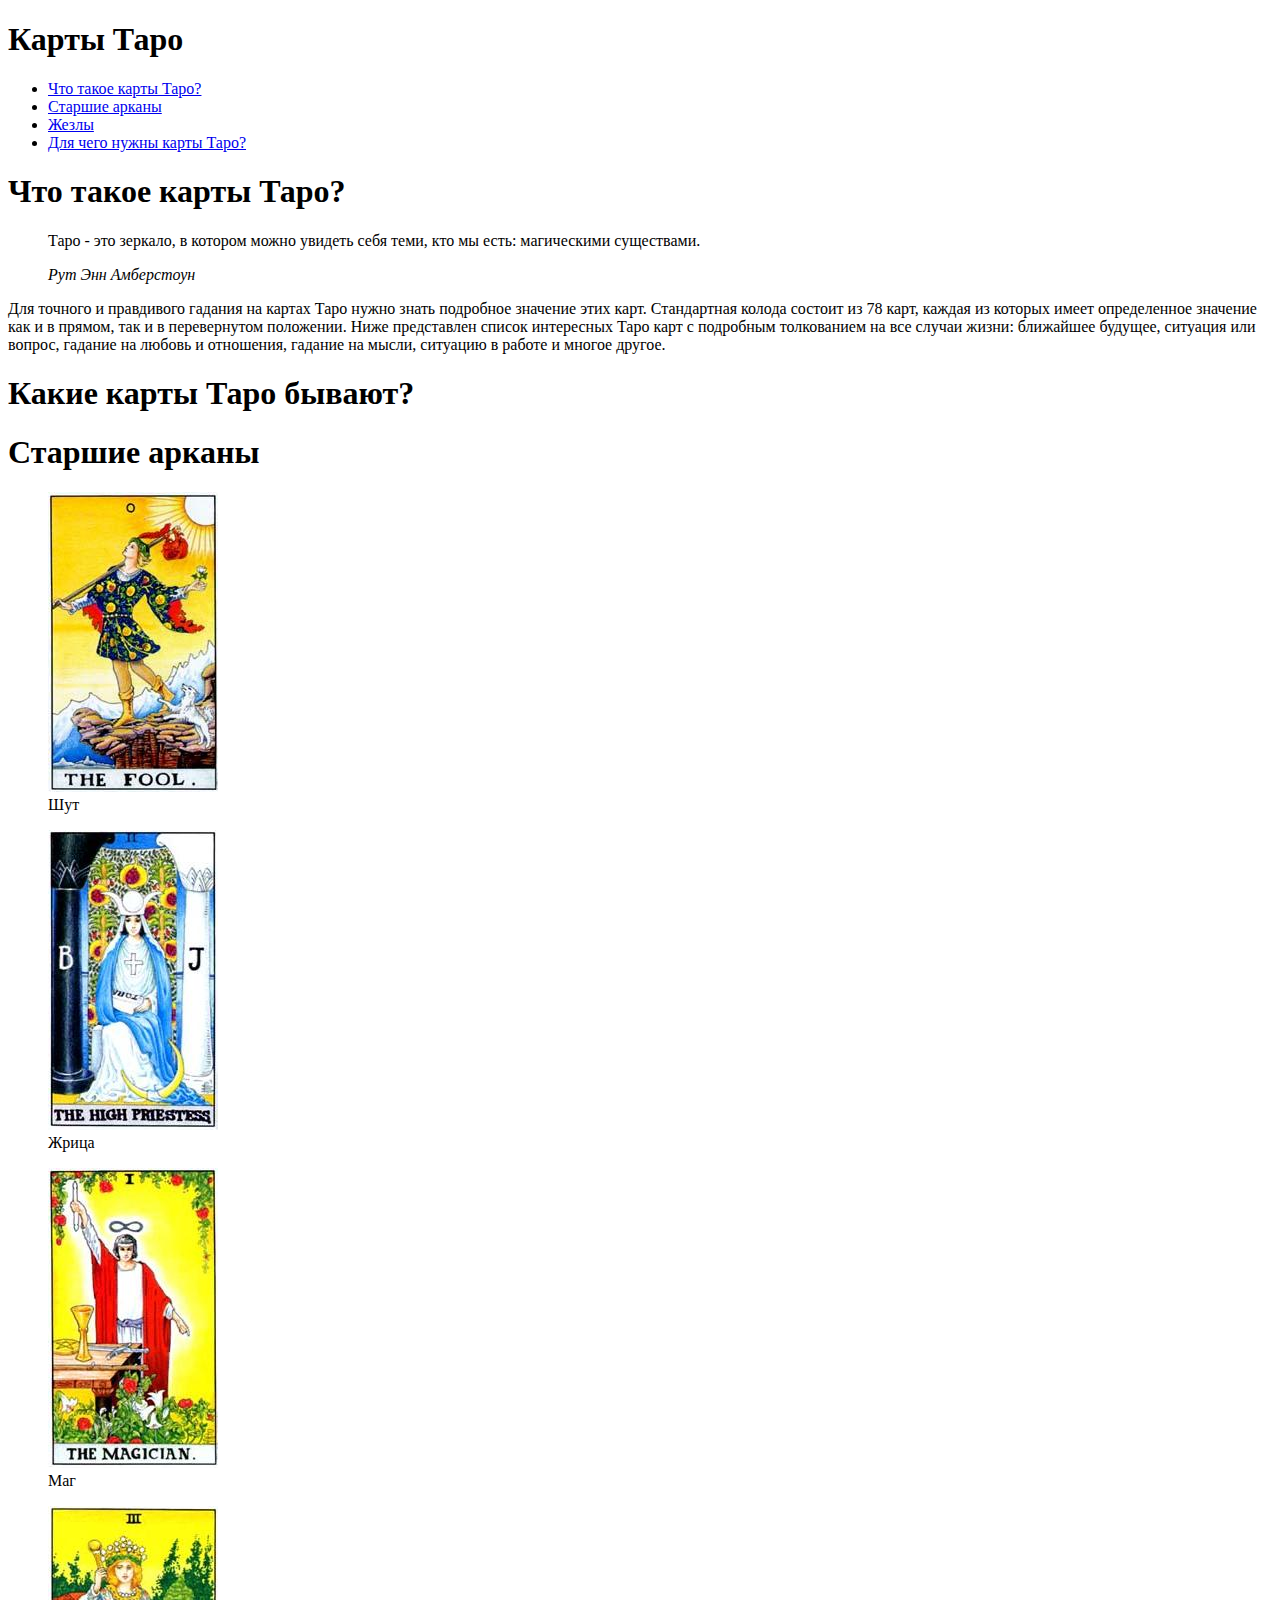
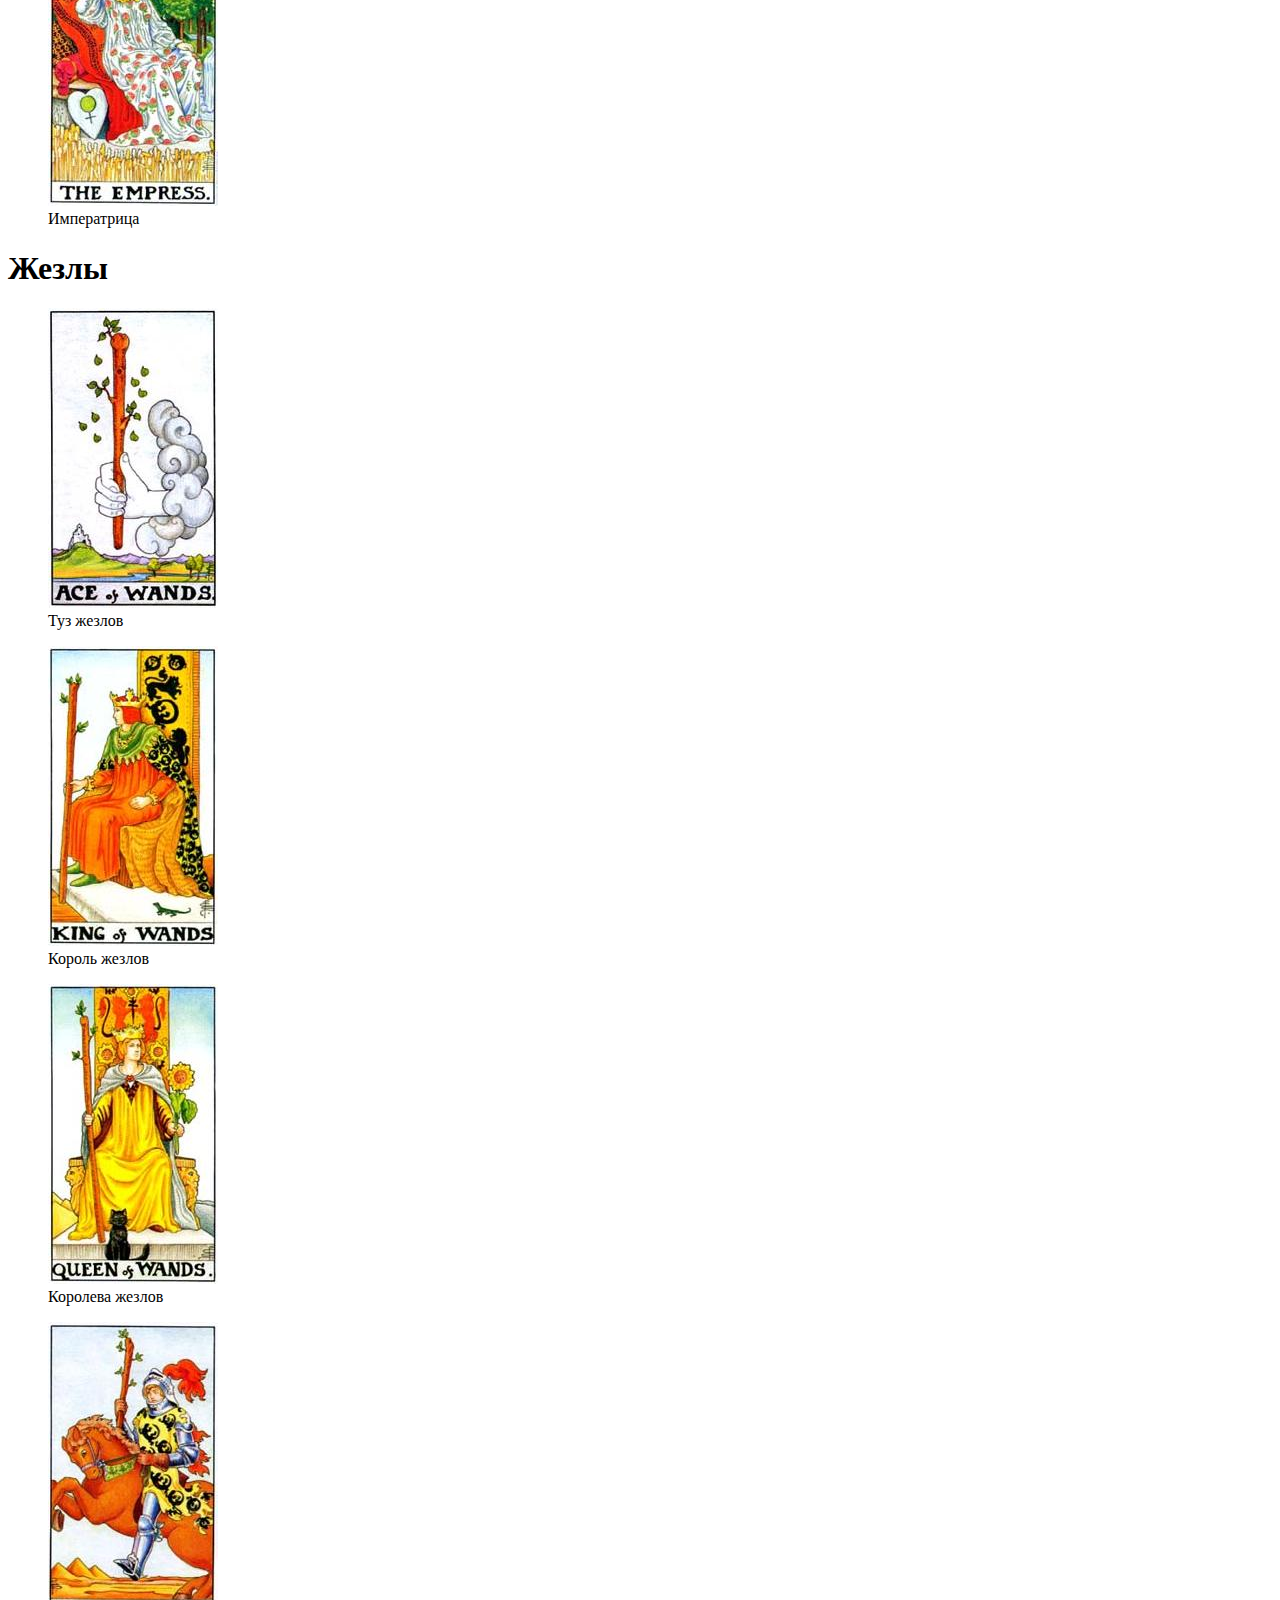
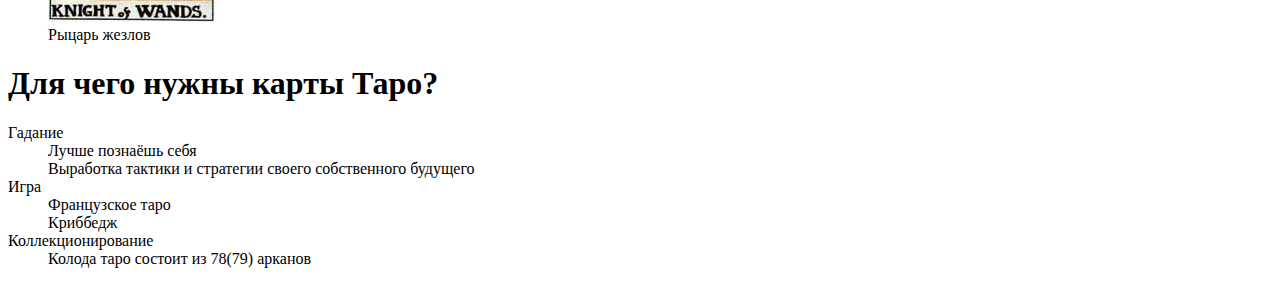
==== index.html @ 2da81b55 "Rename lab_1.html to index.html" ====
<!DOCTYPE html>
<html lang="ru">
<head>
  <meta charset="UTF-8">
  <title>Карты таро</title>
  <link href="style.css" rel="stylesheet">
  <meta name="keywords" content="Карты таро, Гадание, Предскажи со=вою судьбу">
</head>
<body>

<header>
<h1>Карты Таро</h1>
</header>
 <nav>
   <ul class="menu">
     <li><a href="#article">Что такое карты Таро?</a></li>
     <li><a href="#section">Старшие арканы</a></li>
     <li><a href="#aside">Жезлы</a></li>
     <li><a href="#footer">Для чего нужны карты Таро?</a></li>
   </ul>
 </nav>
<main>
  <article id="article">
    <h1>Что такое карты Таро?</h1>
    <blockquote>
      <p>Таро - это зеркало, в котором можно увидеть себя теми, кто мы есть: магическими существами.</p>
      <cite>Рут Энн Амберстоун</cite>
    </blockquote>
    <p>Для точного и правдивого гадания на картах Таро нужно знать подробное значение этих карт.
    Стандартная колода состоит из 78 карт,
    каждая из которых имеет определенное значение как и в прямом,
    так и в перевернутом положении.
    Ниже представлен список интересных Таро карт с подробным толкованием на все случаи жизни:
    ближайшее будущее, ситуация или вопрос, гадание на любовь и отношения,
    гадание на мысли, ситуацию в работе и многое другое.</p>
  </article>
  <h1>Какие карты Таро бывают?</h1>
  <section id="section">
    <h1>Старшие арканы</h1>
    <figure>
      <img src="images/fool.jpg" width="170" height="300" alt="">
      <figcaption>Шут</figcaption>
    </figure>
    <figure>
    <img src="images/the high priestess.jpg" width="170" height="300" alt="">
    <figcaption>Жрица</figcaption>
    </figure>
    <figure>
      <img src="images/the magician.jpg" width="170" height="300" alt="">
      <figcaption>Маг</figcaption>
    </figure>
    <figure>
      <img src="images/the empress.jpg" width="170" height="300" alt="">
      <figcaption>Императрица</figcaption>
    </figure>
  </section>
  <aside id="aside">
    <h1>Жезлы</h1>
    <figure>
      <img src="images/tuz-zhezlov.jpg" width="170" height="300" alt="">
      <figcaption>Туз жезлов</figcaption>
    </figure>
    <figure>
      <img src="images/korol-zhezlov.jpg" width="170" height="300" alt="">
      <figcaption>Король жезлов</figcaption>
    </figure>
    <figure>
      <img src="images/koroleva-zhezlov.jpg" width="170" height="300" alt="">
      <figcaption>Королева жезлов</figcaption>
    </figure>
    <figure>
      <img src="images/rycar-zhezlov.jpg" width="170" height="300" alt="">
      <figcaption>Рыцарь жезлов</figcaption>
    </figure>
  </aside>
</main>

<footer id="footer">
  <h1>Для чего нужны карты Таро?</h1>
  <dl>
    <dt>Гадание</dt>
    <dd>Лучше познаёшь себя</dd>
    <dd>Выработка тактики и стратегии своего собственного будущего</dd>
    <dt>Игра</dt>
    <dd>Французское таро</dd>
    <dd>Криббедж</dd>
    <dt>Коллекционирование</dt>
    <dd>Колода таро состоит из 78(79) арканов</dd>

  </dl>
</footer>

</body>
</html>
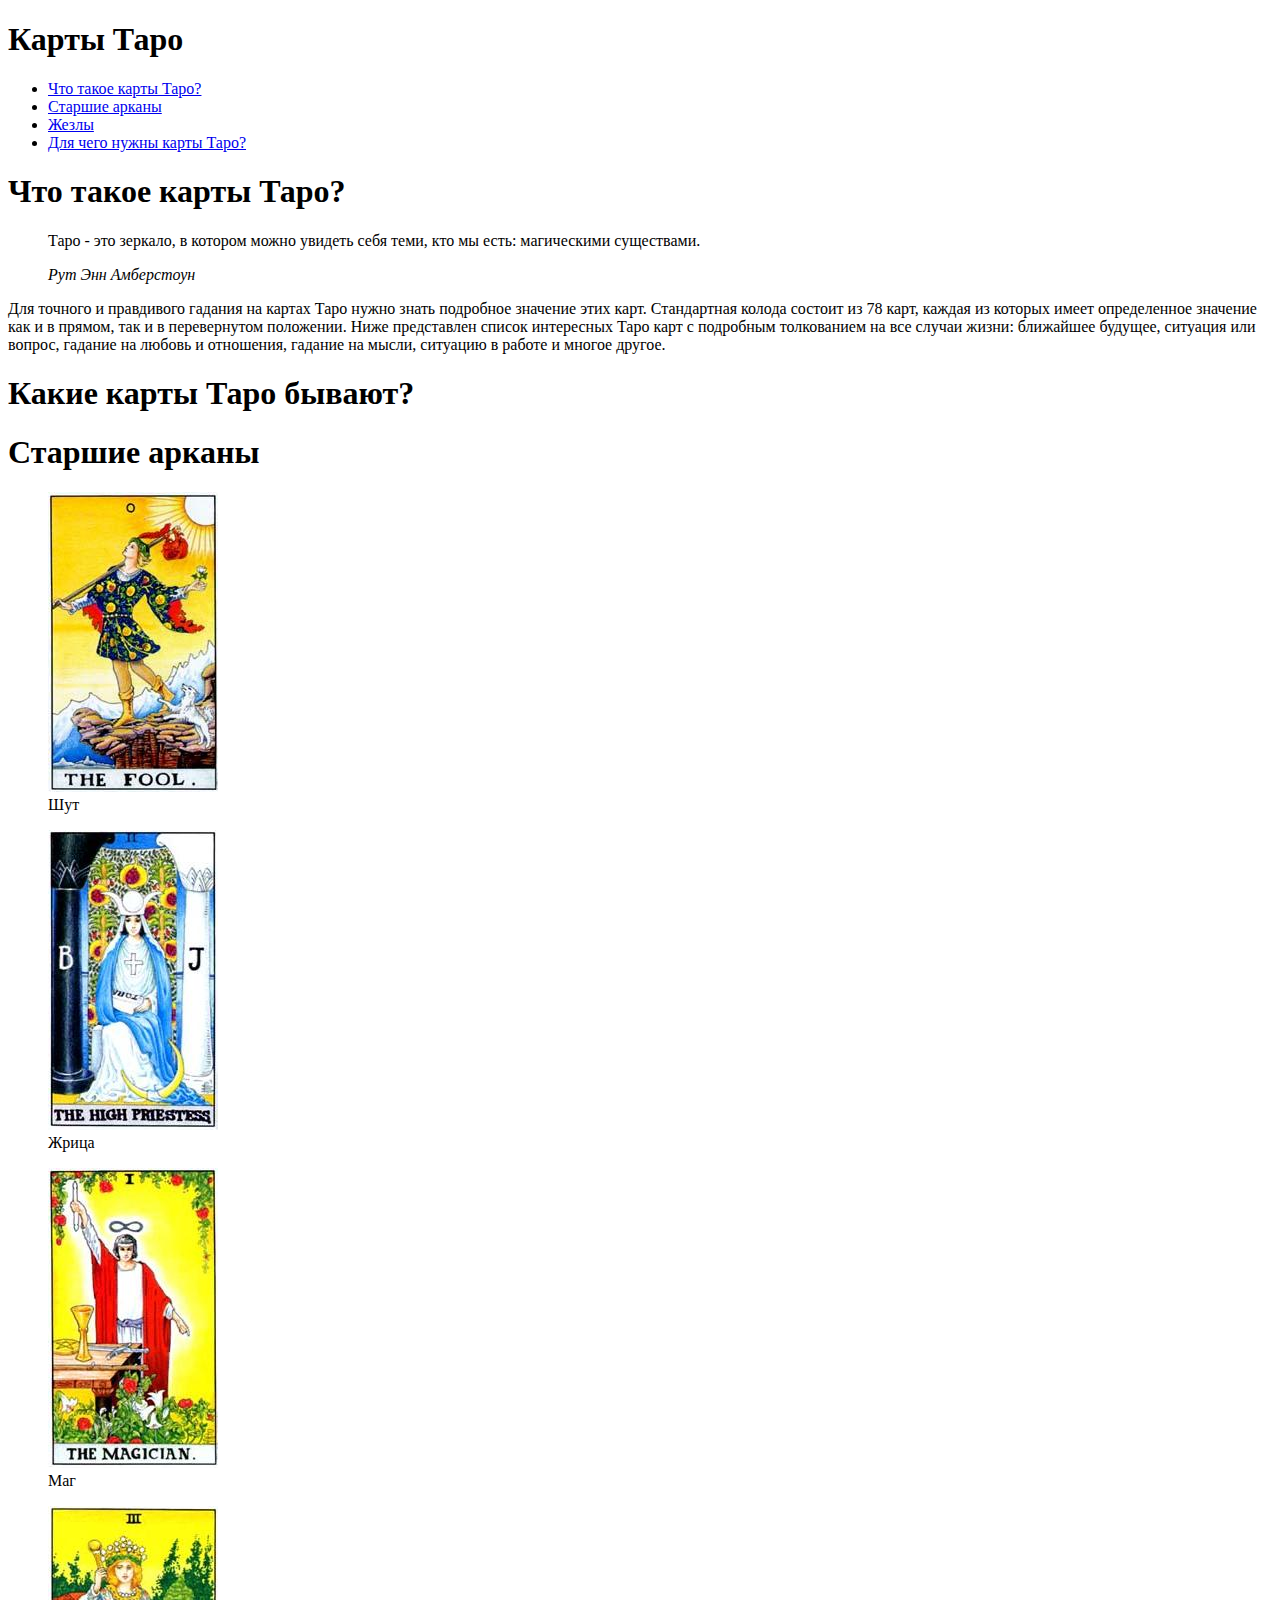
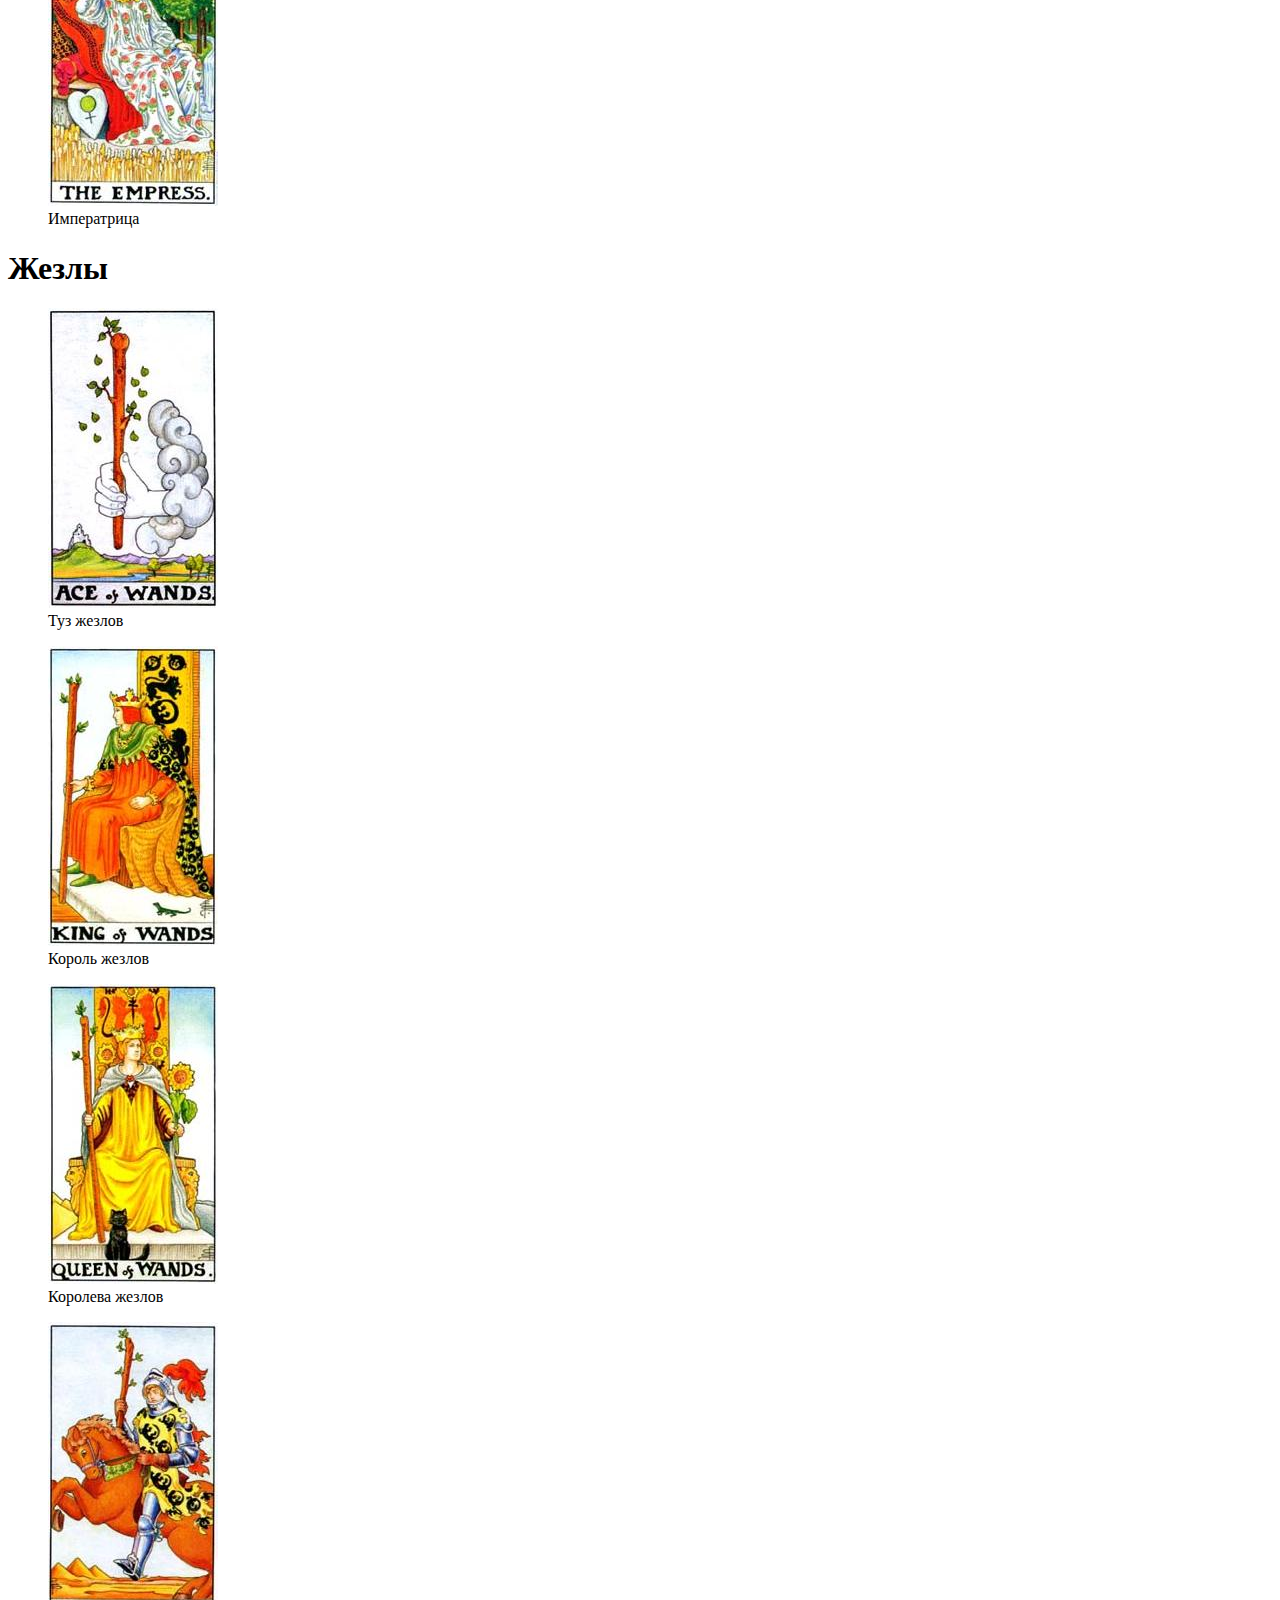
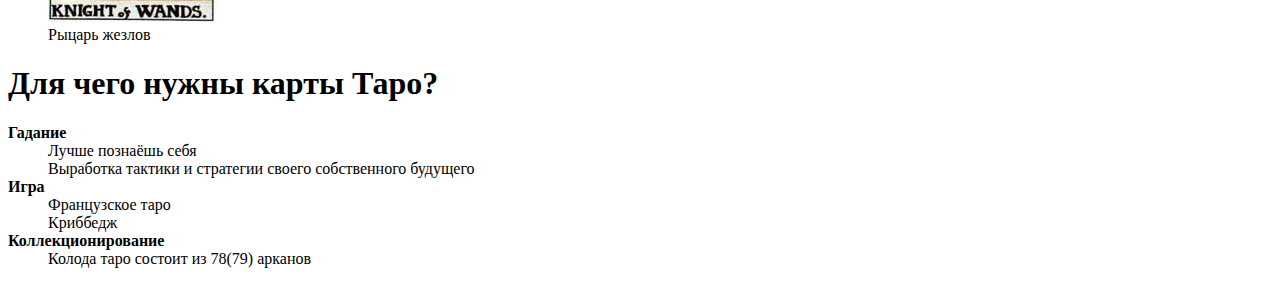
==== commit 8e48313a: "Add files via upload" ====
--- a/index.html
+++ b/index.html
@@ -78,13 +78,13 @@
 <footer id="footer">
   <h1>Для чего нужны карты Таро?</h1>
   <dl>
-    <dt>Гадание</dt>
+    <dt><strong>Гадание</strong></dt>
     <dd>Лучше познаёшь себя</dd>
     <dd>Выработка тактики и стратегии своего собственного будущего</dd>
-    <dt>Игра</dt>
+    <dt><strong>Игра</strong></dt>
     <dd>Французское таро</dd>
     <dd>Криббедж</dd>
-    <dt>Коллекционирование</dt>
+    <dt><strong>Коллекционирование</strong></dt>
     <dd>Колода таро состоит из 78(79) арканов</dd>
 
   </dl>
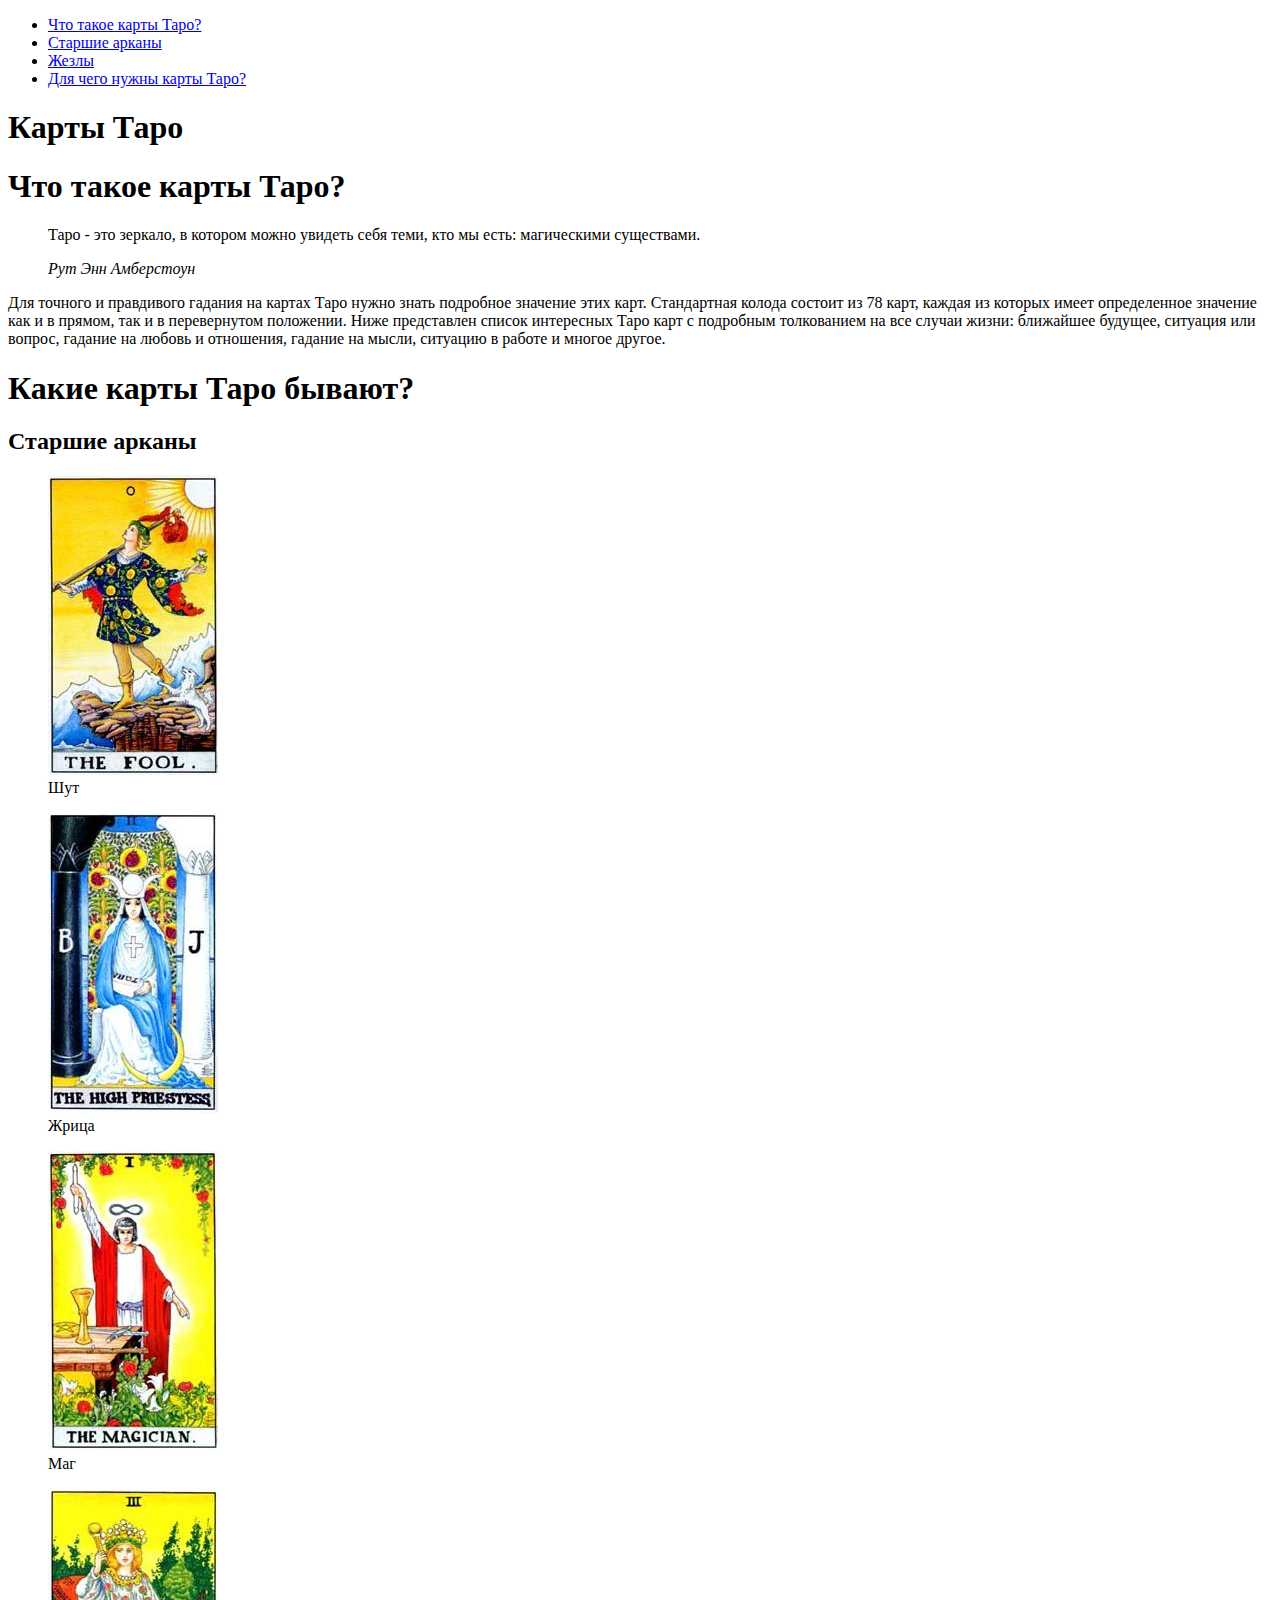
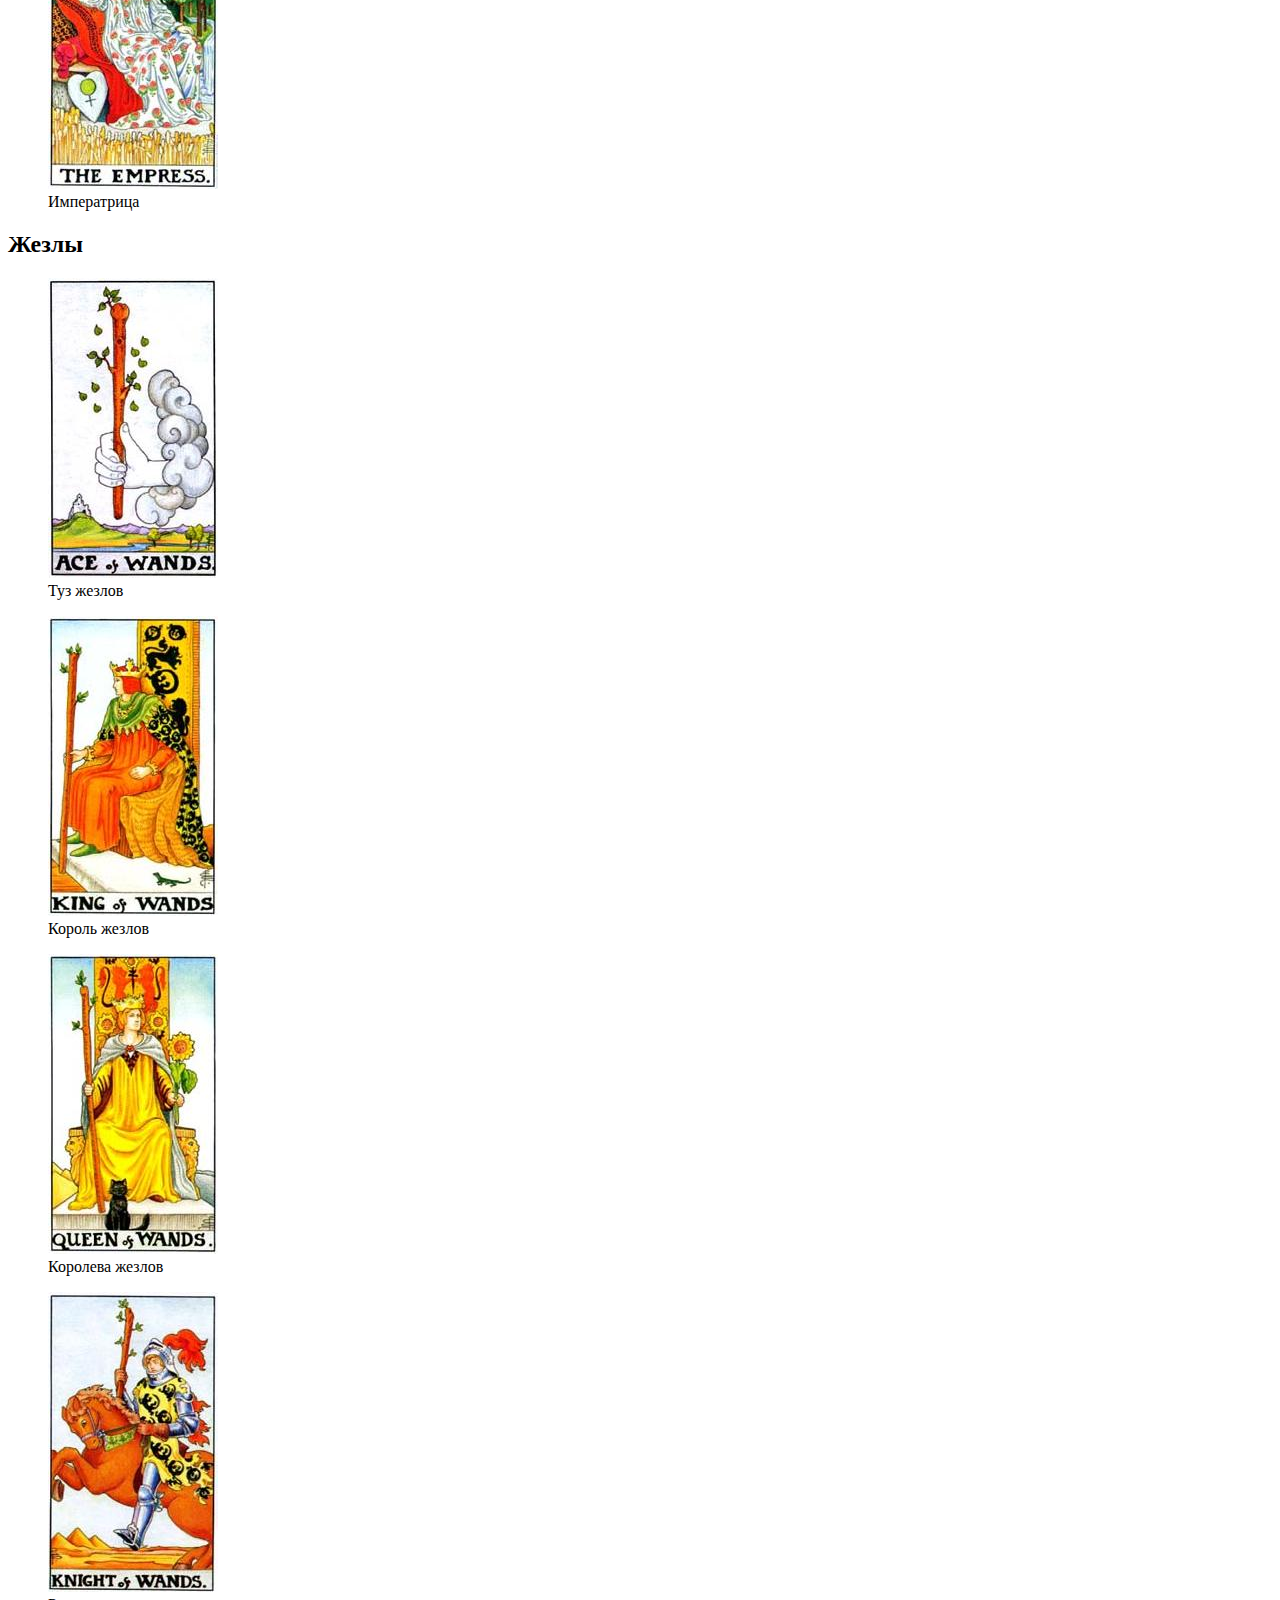
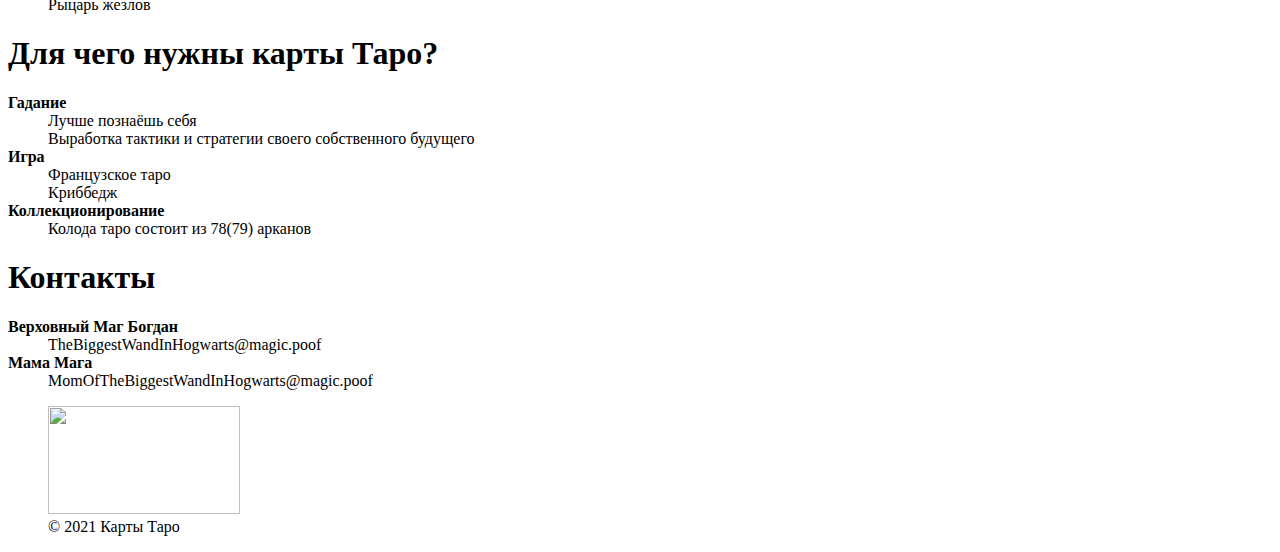
==== commit 39063a17: "Lab_1-4" ====
--- a/index.html
+++ b/index.html
@@ -3,24 +3,26 @@
 <head>
   <meta charset="UTF-8">
   <title>Карты таро</title>
-  <link href="style.css" rel="stylesheet">
+  <link href="css/style_css.css" rel="stylesheet">
   <meta name="keywords" content="Карты таро, Гадание, Предскажи со=вою судьбу">
+  <link rel="preconnect" href="https://fonts.googleapis.com">
+  <link rel="preconnect" href="https://fonts.gstatic.com" crossorigin>
+  <link href="https://fonts.googleapis.com/css2?family=Montserrat:wght@700;900&family=Rubik+Mono+One&display=swap" rel="stylesheet">
 </head>
-<body>
-
-<header>
-<h1>Карты Таро</h1>
+<body class = "b-page_body">
+<nav>
+  <ul class="b-page_menu">
+    <li class="b-page_menu_button"><a href="#article" class="b-page_menu_link">Что такое карты Таро?</a></li>
+    <li class="b-page_menu_button"><a href="#section" class="b-page_menu_link">Старшие арканы</a></li>
+    <li class="b-page_menu_button"><a href="#second_section" class="b-page_menu_link">Жезлы</a></li>
+    <li class="b-page_menu_button"><a href="#div" class="b-page_menu_link">Для чего нужны карты Таро?</a></li>
+  </ul>
+</nav>
+<header class = "b-page_header">
+<h1 class = "b-page_section_header">Карты Таро</h1>
 </header>
- <nav>
-   <ul class="menu">
-     <li><a href="#article">Что такое карты Таро?</a></li>
-     <li><a href="#section">Старшие арканы</a></li>
-     <li><a href="#aside">Жезлы</a></li>
-     <li><a href="#footer">Для чего нужны карты Таро?</a></li>
-   </ul>
- </nav>
-<main>
-  <article id="article">
+<main class = "b-page_main">
+  <article id="article" class = "b-page_article">
     <h1>Что такое карты Таро?</h1>
     <blockquote>
       <p>Таро - это зеркало, в котором можно увидеть себя теми, кто мы есть: магическими существами.</p>
@@ -34,9 +36,9 @@
     ближайшее будущее, ситуация или вопрос, гадание на любовь и отношения,
     гадание на мысли, ситуацию в работе и многое другое.</p>
   </article>
-  <h1>Какие карты Таро бывают?</h1>
-  <section id="section">
-    <h1>Старшие арканы</h1>
+  <h1 class = "b-page_section_header">Какие карты Таро бывают?</h1>
+  <h2 class = "b-page_section_header">Старшие арканы</h2>
+  <section id="section" class = "b-page_section">
     <figure>
       <img src="images/fool.jpg" width="170" height="300" alt="">
       <figcaption>Шут</figcaption>
@@ -54,8 +56,8 @@
       <figcaption>Императрица</figcaption>
     </figure>
   </section>
-  <aside id="aside">
-    <h1>Жезлы</h1>
+  <h2 class = "b-page_section_header">Жезлы</h2>
+  <section id="second_section" class = "b-page_section">
     <figure>
       <img src="images/tuz-zhezlov.jpg" width="170" height="300" alt="">
       <figcaption>Туз жезлов</figcaption>
@@ -72,23 +74,36 @@
       <img src="images/rycar-zhezlov.jpg" width="170" height="300" alt="">
       <figcaption>Рыцарь жезлов</figcaption>
     </figure>
-  </aside>
+  </section>
+  <div id="div" class = "b-page_article">
+    <h1>Для чего нужны карты Таро?</h1>
+    <dl>
+      <dt><strong>Гадание</strong></dt>
+      <dd>Лучше познаёшь себя</dd>
+      <dd>Выработка тактики и стратегии своего собственного будущего</dd>
+      <dt><strong>Игра</strong></dt>
+      <dd>Французское таро</dd>
+      <dd>Криббедж</dd>
+      <dt><strong>Коллекционирование</strong></dt>
+      <dd>Колода таро состоит из 78(79) арканов</dd>
+
+    </dl>
+  </div>
 </main>
 
-<footer id="footer">
-  <h1>Для чего нужны карты Таро?</h1>
-  <dl>
-    <dt><strong>Гадание</strong></dt>
-    <dd>Лучше познаёшь себя</dd>
-    <dd>Выработка тактики и стратегии своего собственного будущего</dd>
-    <dt><strong>Игра</strong></dt>
-    <dd>Французское таро</dd>
-    <dd>Криббедж</dd>
-    <dt><strong>Коллекционирование</strong></dt>
-    <dd>Колода таро состоит из 78(79) арканов</dd>
 
-  </dl>
+<footer class = "b-page_footer">
+  <h1 class = "b-page_section_header">Контакты</h1>
+  <dt><strong class = "b-page_section_header">Верховный Маг Богдан</strong></dt>
+  <dd>TheBiggestWandInHogwarts@magic.poof</dd>
+  <dt><strong class = "b-page_section_header">Мама Мага</strong></dt>
+  <dd>MomOfTheBiggestWandInHogwarts@magic.poof</dd>
+  <figure>
+    <img src="images/footer_logo.jpg" width="192" height="108">
+    <figcaption>© 2021 Карты Таро</figcaption>
+  </figure>
 </footer>
+
 
 </body>
 </html>
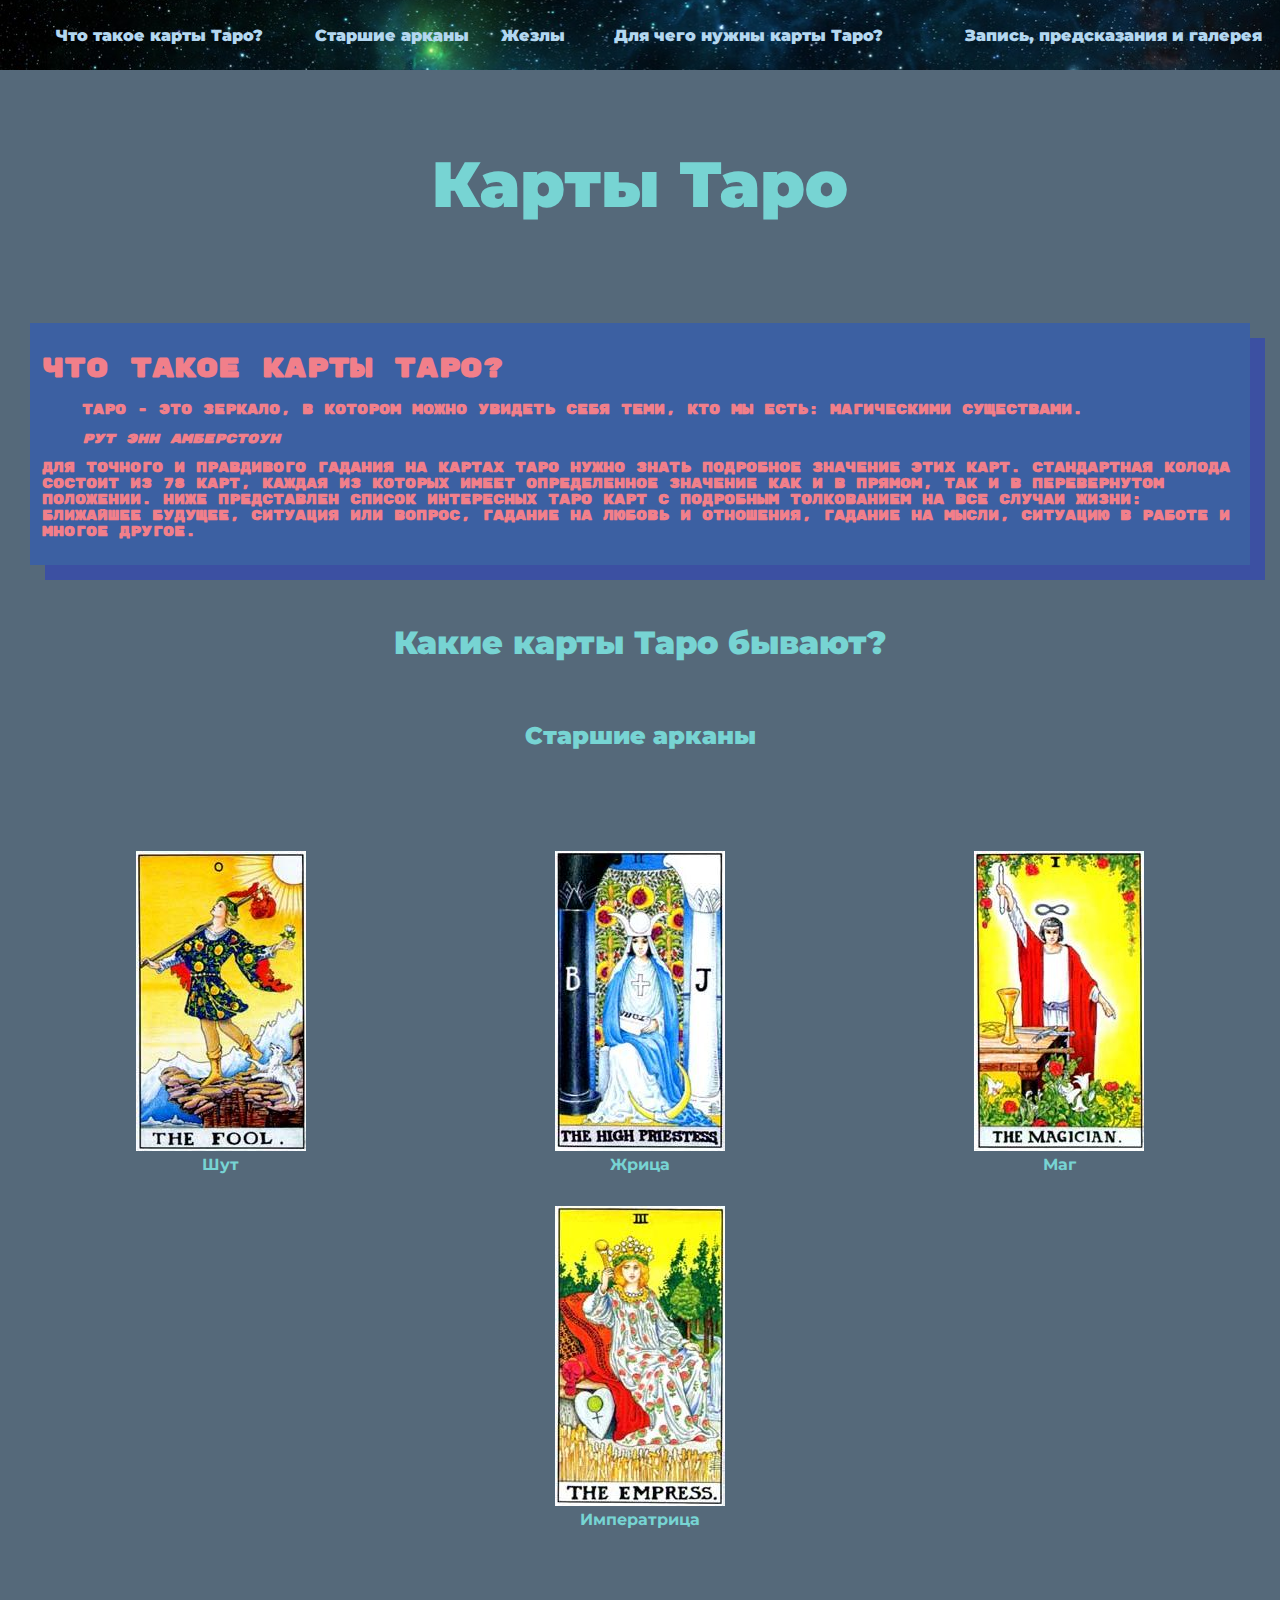
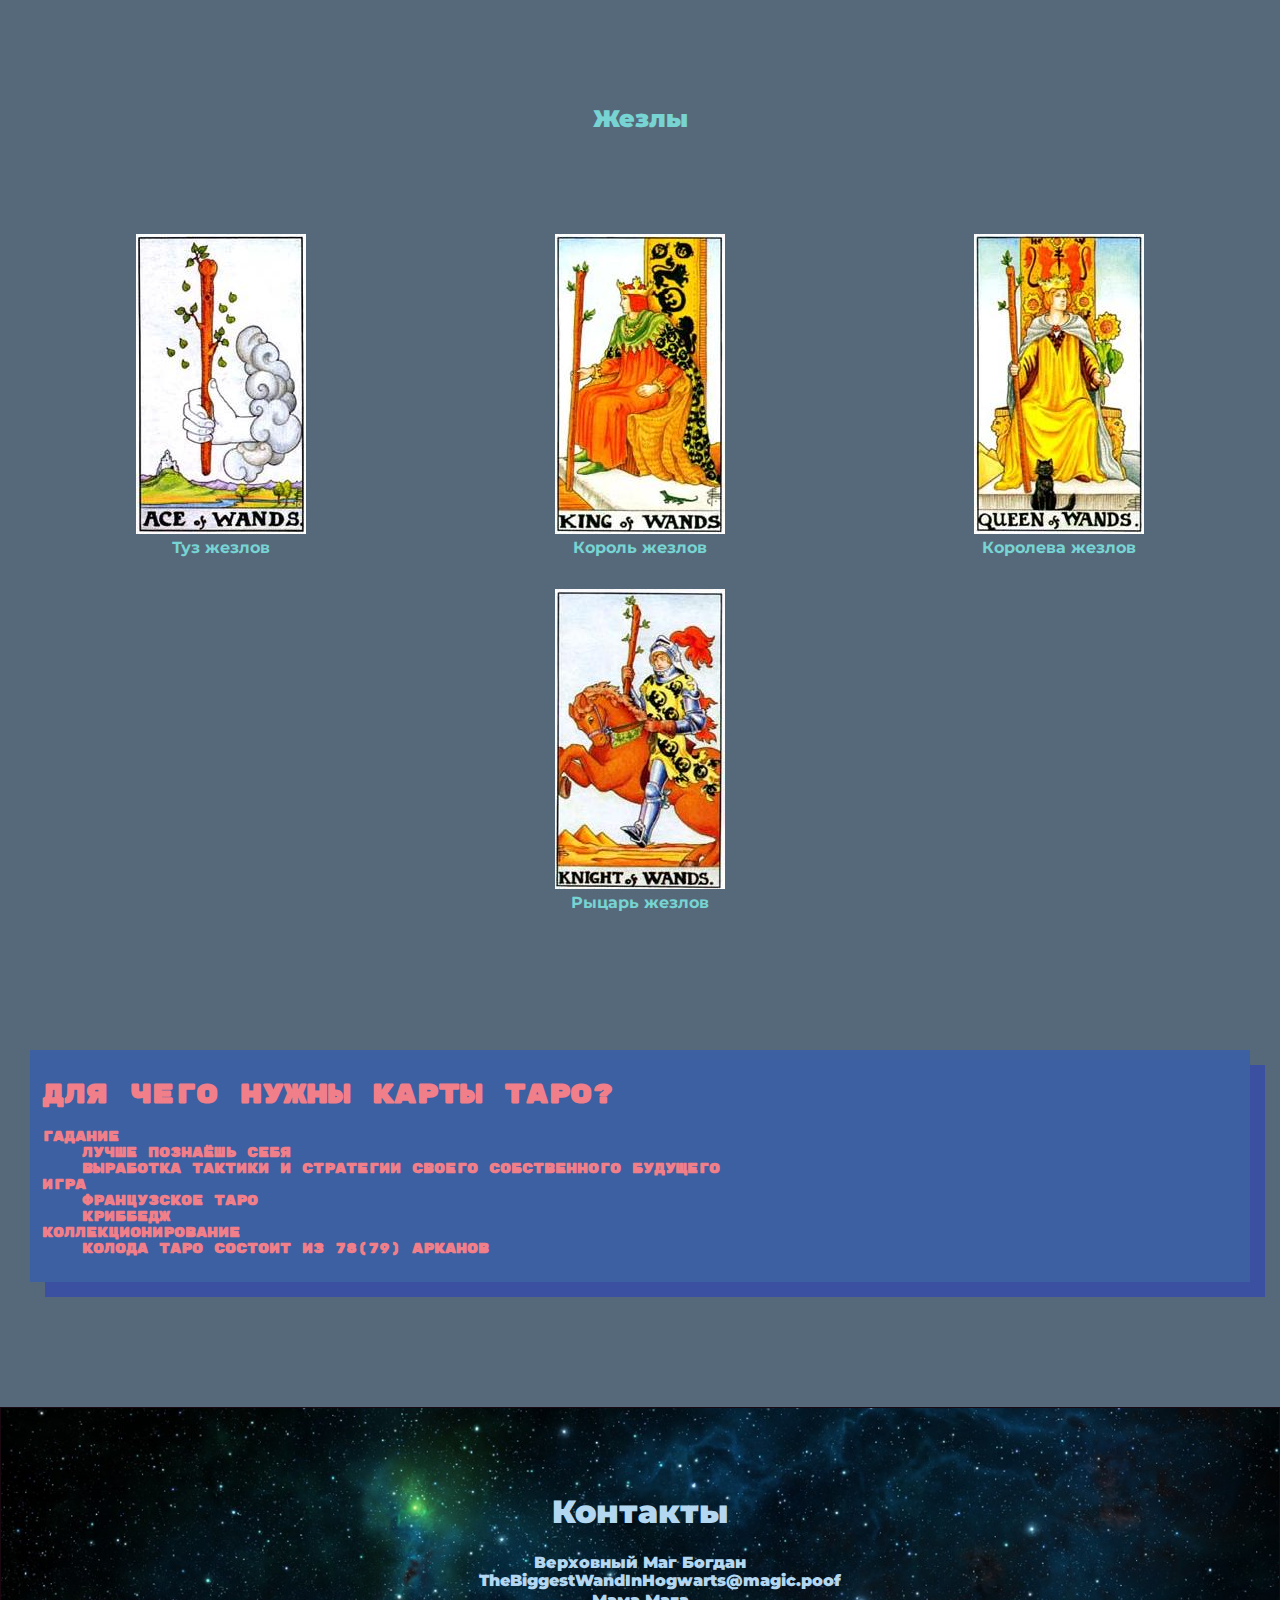
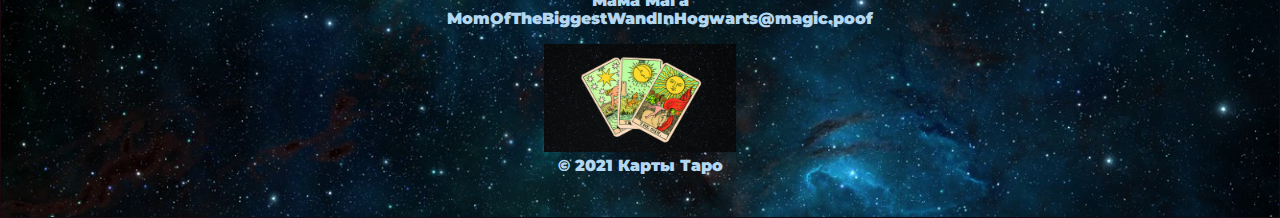
==== commit 1d2c40f7: "lab 5-7" ====
--- a/index.html
+++ b/index.html
@@ -16,13 +16,14 @@
     <li class="b-page_menu_button"><a href="#section" class="b-page_menu_link">Старшие арканы</a></li>
     <li class="b-page_menu_button"><a href="#second_section" class="b-page_menu_link">Жезлы</a></li>
     <li class="b-page_menu_button"><a href="#div" class="b-page_menu_link">Для чего нужны карты Таро?</a></li>
+    <li class="b-page_menu_button"><a href="Second_Page.html" class="b-page_menu_link">Запись, предсказания и галерея</a></li>
   </ul>
 </nav>
 <header class = "b-page_header">
-<h1 class = "b-page_section_header">Карты Таро</h1>
+<h1 id="article" class = "b-page_section_header">Карты Таро</h1>
 </header>
 <main class = "b-page_main">
-  <article id="article" class = "b-page_article">
+  <article class = "b-page_article">
     <h1>Что такое карты Таро?</h1>
     <blockquote>
       <p>Таро - это зеркало, в котором можно увидеть себя теми, кто мы есть: магическими существами.</p>
@@ -37,8 +38,8 @@
     гадание на мысли, ситуацию в работе и многое другое.</p>
   </article>
   <h1 class = "b-page_section_header">Какие карты Таро бывают?</h1>
-  <h2 class = "b-page_section_header">Старшие арканы</h2>
-  <section id="section" class = "b-page_section">
+  <h2 id="section" class = "b-page_section_header">Старшие арканы</h2>
+  <section class = "b-page_section">
     <figure>
       <img src="images/fool.jpg" width="170" height="300" alt="">
       <figcaption>Шут</figcaption>
@@ -56,8 +57,8 @@
       <figcaption>Императрица</figcaption>
     </figure>
   </section>
-  <h2 class = "b-page_section_header">Жезлы</h2>
-  <section id="second_section" class = "b-page_section">
+  <h2 id="second_section" class = "b-page_section_header">Жезлы</h2>
+  <section class = "b-page_section">
     <figure>
       <img src="images/tuz-zhezlov.jpg" width="170" height="300" alt="">
       <figcaption>Туз жезлов</figcaption>
--- a/css/style_css.css
+++ b/css/style_css.css
@@ -0,0 +1,81 @@
+.b-page_body{
+  font-size: medium;
+  line-height: normal;
+  font-family: 'Montserrat', sans-serif;
+  font-weight: 900;
+  text-align: center;
+  width:100%;
+  margin:0;
+  min-width: 778px;
+  background: #55697A;
+  color: #77D4D3;
+}
+.b-page_header{
+  padding-top: 5%;
+  font-size: xx-large;
+}
+
+.b-page_menu{
+  display:table;
+  table-layout: auto;
+  position: fixed;
+  width: 100%;
+  text-align: center;
+  padding: 2%;
+  margin:0;
+  background: url(../images/background_footer.png) no-repeat 100% 15%;
+  background-size: 100%;
+}
+.b-page_menu_link{
+  color: #b3d7f0;
+  text-decoration:none;
+}
+.b-page_menu_button{
+  display: table-cell;
+  text-align: center;
+}
+.b-page_main{
+  margin: 100px 30px 125px;
+  background: #55697A;
+  color: #77D4D3;
+}
+
+.b-page_article{
+  padding: 1%;
+  font-family: 'Rubik Mono One', sans-serif;
+  font-size: small;
+  text-align: left;
+  background: #3C60A2;
+  color: #f17f8a;
+  box-shadow: 15px 15px #3C50A2, 15px 15px #3C60A2;
+}
+.b-page_section{
+  width: 100%;
+  font-weight: 700;
+  display: flex;
+  flex-wrap: wrap;
+  justify-content: space-evenly;
+  align-items: center;
+  align-content: center;
+  gap: 8.5%;
+  margin: 7% auto 10%;
+}
+.b-page_section_header{
+  text-align: center;
+  font-weight: 900;
+  padding-top: 3%;
+}
+
+.b-page_footer{
+  text-align: center;
+  padding: 2%;
+  background: url(../images/background_footer.png) no-repeat 100% 15%;
+  background-size: 100%;
+  color: #b3d7f0;
+  border: 1px solid #19080F;
+}
+.b-page_footer_logo{
+  text-align: center;
+  padding: 1%;
+  background: #19080F;
+}
